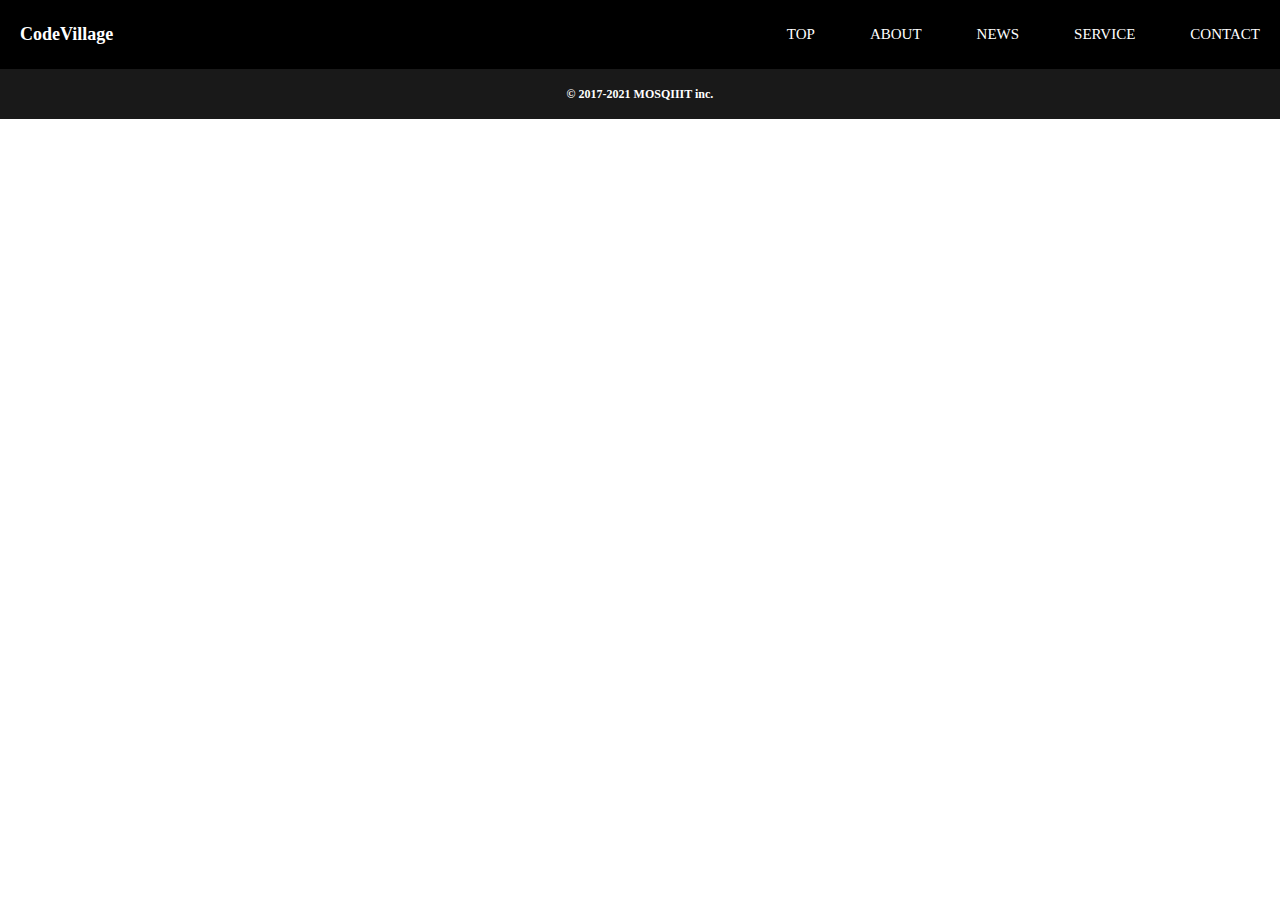
==== markup/html-css/index.html @ 9fbf9860 "step2 footer header 作成完了" ====
<!DOCTYPE html>
<html lang="ja">
<head>
    <meta charset="UTF-8">
    <meta name="viewport" content="width=device-width, initial-scale=1.0">
    <title>title</title>
    <link rel="stylesheet" href="CSS/style.css">
</head>
<body>
    <!-- header -->
    <header>
        <div class="header-logo">CodeVillage</div>
        <nav class="header-nav">
            <ul>
                <li>TOP</li>
                <li>ABOUT</li>
                <li>NEWS</li>
                <li>SERVICE</li>
                <li>CONTACT</li>
            </ul>
        </nav>
    </header>
    <main>
        <!-- first-v -->
<section id="first-v">

</section>
<!-- about -->
<section id="about">

</section>
<!-- news -->
<section id="news">
    
</section>
<!-- entry -->
<section id="entry">

</section>
<!-- contact -->
<section id="contact">

</section>
    </main>
    <!-- footer -->
    <footer>
<p class="company-info">© 2017-2021 MOSQIIIT inc.</p>
    </footer>
</body>
</html>
---- markup/html-css/CSS/style.css ----
/*全体のスタイル（CSSリセット用）*/
*{
    /* padding,borderが要素の中に入る */
    box-sizing:border-box;
}
ul{
    /* リストの・を消す */
    list-style: none;
    margin:0;
}

h1,h2,h3,h4,h5,h6,p,span,button{
    margin:0;
    padding:0;
    font-weight:normal;
}

a{
    color:inherit;
    /* 文字の下の線を消す */
    text-decoration:none;   
}

body{
    color:#555;
    margin:0;
    line-height:1.6;
}

header{
    display:flex;
    justify-content: space-between;
    padding:0 20px;
    color:#fff;
    background-color:black;
}

.header-logo{
    padding:20px 0;
    font-weight: bold;
    font-size: 18px;
}

.header-nav ul{
    display: flex;
    padding:22px 0;
}

.header-nav ul li{
    margin-left:55px;
    font-size: 15px;
} 

footer{
    background-color:#191919;
    height:50px;
}
.company-info{
    text-align:center;
    line-height:50px;
    font-weight: bold;
    font-size: 12px;
    color:#fff;
}
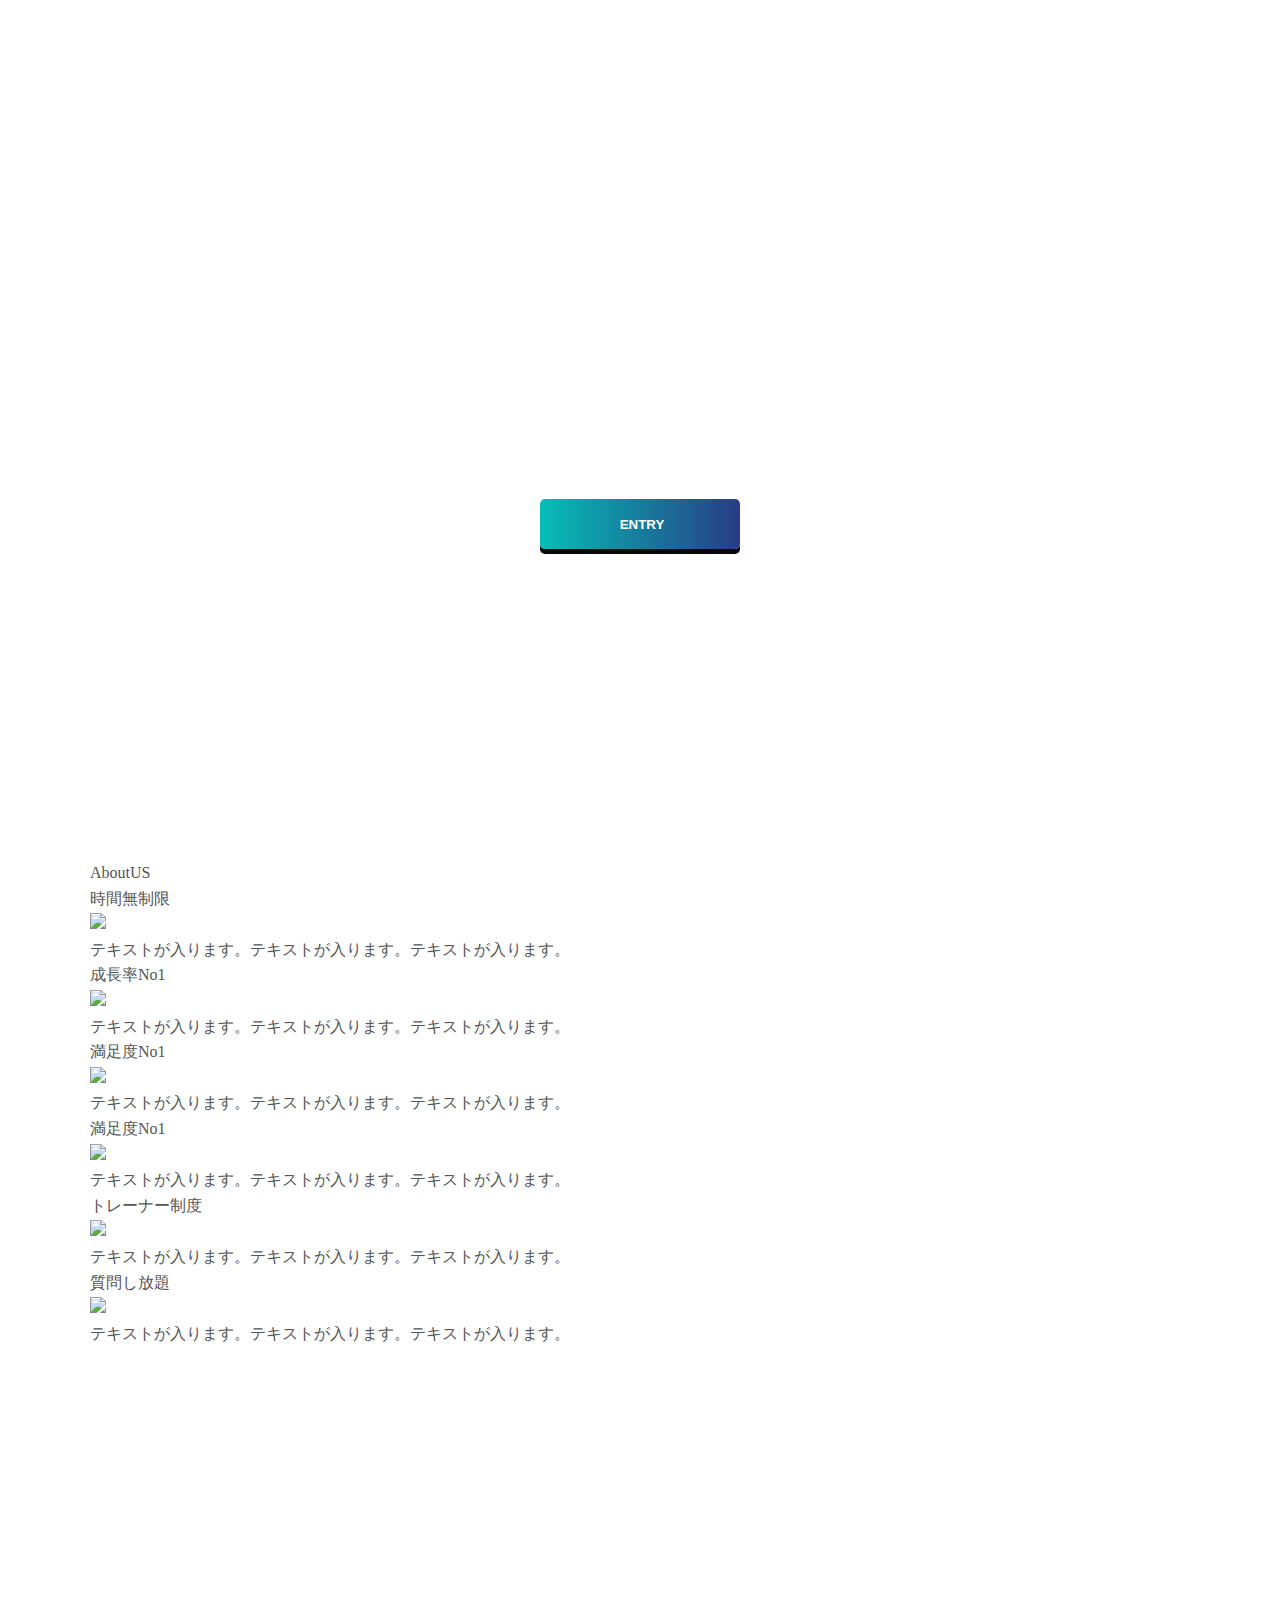
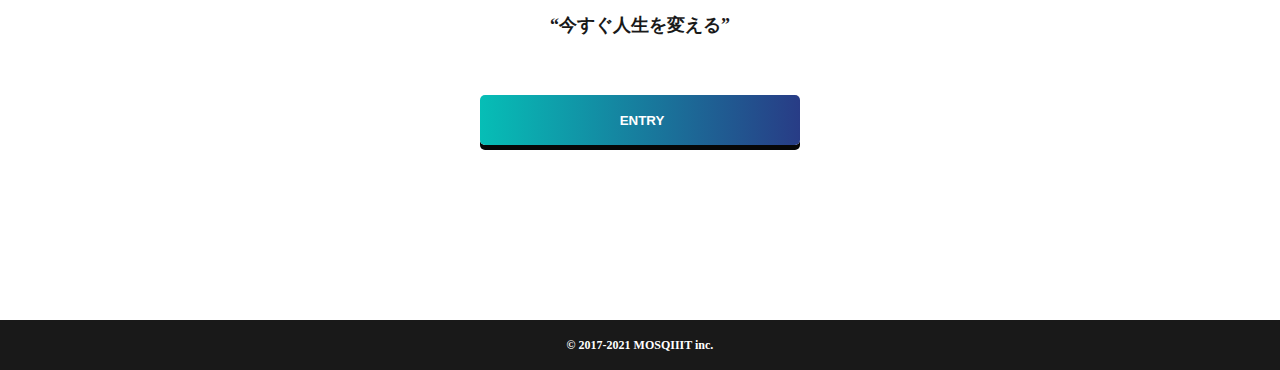
==== commit 4a2a5995: "about sectionまで" ====
--- a/markup/html-css/index.html
+++ b/markup/html-css/index.html
@@ -3,8 +3,9 @@
 <head>
     <meta charset="UTF-8">
     <meta name="viewport" content="width=device-width, initial-scale=1.0">
-    <title>title</title>
+    <title>title code</title>
     <link rel="stylesheet" href="CSS/style.css">
+    <script src="https://kit.fontawesome.com/04fff108c0.js" crossorigin="anonymous"></script>
 </head>
 <body>
     <!-- header -->
@@ -22,11 +23,64 @@
     </header>
     <main>
         <!-- first-v -->
-<section id="first-v">
-
+<section id="first-v"> 
+    <div class="first-v-wrap">
+<h2 class="first-v-title">A life-changing</h2>
+<button class="first-v-btn"><i class="fa-solid fa-door-open"></i>ENTRY</button>
+</div>
 </section>
 <!-- about -->
 <section id="about">
+    <div class="inner">
+        <div class="about-title">
+            <span class="title-b">About</span> US
+        </div>
+        <div class="about-wrap">
+            <div class="about-item">
+                <div class="about-item_title">時間無制限</div>
+                <div class="about-item_img">
+                    <img src="../html-css/img/icon1.png">
+                </div>
+                <p class="about_item_desc">テキストが入ります。テキストが入ります。テキストが入ります。</p>
+            </div>
+            <div class="about-item">
+                <div class="about-item_title">成長率No1</div>
+                <div class="about-item_img">
+                    <img src="../html-css/img/icon2.png">
+                </div>
+                <p class="about_item_desc">テキストが入ります。テキストが入ります。テキストが入ります。</p>
+            </div>
+            <div class="about-item">
+                <div class="about-item_title">満足度No1</div>
+                <div class="about-item_img">
+                    <img src="../html-css/img/icon3.png">
+                </div>
+                <p class="about_item_desc">テキストが入ります。テキストが入ります。テキストが入ります。</p>
+            </div>
+            <div class="about-item">
+                <div class="about-item_title">満足度No1</div>
+                <div class="about-item_img">
+                    <img src="../html-css/img/icon4.png">
+                </div>
+                <p class="about_item_desc">テキストが入ります。テキストが入ります。テキストが入ります。</p>
+            </div>
+            <div class="about-item">
+                <div class="about-item_title">トレーナー制度</div>
+                <div class="about-item_img">
+                    <img src="../html-css/img/icon5.png">
+                </div>
+                <p class="about_item_desc">テキストが入ります。テキストが入ります。テキストが入ります。</p>
+            </div>
+            <div class="about-item">
+                <div class="about-item_title">質問し放題</div>
+                <div class="about-item_img">
+                    <img src="../html-css/img/icon6.png">
+                </div>
+                <p class="about_item_desc">テキストが入ります。テキストが入ります。テキストが入ります。</p>
+            </div>
+            </div>
+        </div>
+    </div>
 
 </section>
 <!-- news -->
@@ -35,7 +89,10 @@
 </section>
 <!-- entry -->
 <section id="entry">
-
+    <div class="entry-wrap">
+        <h2 class="entry-title">“今すぐ人生を変える”</h2>
+        <button class="first-v-btn entry-btn"><i class="fa-solid fa-door-open"></i>ENTRY</button>
+        </div>
 </section>
 <!-- contact -->
 <section id="contact">
--- a/markup/html-css/CSS/style.css
+++ b/markup/html-css/CSS/style.css
@@ -27,12 +27,36 @@
     line-height:1.6;
 }
 
+/* 共通のスタイル */
+.inner{
+    width:1100px;
+    padding:90px 0;
+    margin:0 auto;
+}
+
+.about-title{
+    display:flex;
+}
+
+.about-title:before{
+
+}
+
+.about-title:after{
+
+}
+
+/* header */
+
 header{
+    width:100%;
     display:flex;
     justify-content: space-between;
     padding:0 20px;
     color:#fff;
-    background-color:black;
+    background-color:inherit;
+    position:absolute;
+    z-index:10;
 }
 
 .header-logo{
@@ -61,4 +85,71 @@
     font-weight: bold;
     font-size: 12px;
     color:#fff;
-}+}
+
+/* first-v */
+#first-v{
+    height:770px;
+    background-image:URL("../img/bg1.png");
+    background-size:cover;
+    color:#fff;
+    position:relative;
+}
+
+.first-v-wrap{
+    padding:285px 0 255px;
+    margin:0 auto;
+    width:250px;
+    text-align:center;
+}
+
+.first-v-title{
+    margin-bottom:150px;
+    font-weight:bold;
+    font-size:27px;
+}
+
+.first-v-title::after{
+    content:"";
+    width:100px;
+    border-top:1px solid#fff;
+    margin:20px auto 0;
+    display:block;
+}
+
+.first-v-btn{
+    width:200px;
+    height:50px;
+    text-align:center;
+    font-weight:bold;
+    border:none;
+    border-radius:5px;
+    background:linear-gradient(-90deg,#283C86,#06BEB6);
+    box-shadow:0 5px #070707;
+    color:#fff;
+}
+
+.fa-door-open{
+    margin-right:4px;
+}
+
+/*entry*/
+
+.entry-wrap{
+    padding:175px 0;
+    width:400px;
+    margin:0 auto;
+    text-align: center;
+}
+
+.entry-title{
+    margin-bottom:55px;
+    font-weight:bold;
+    font-size:18px;
+    color:#191919
+}
+
+.entry-btn{
+    width:320px;
+
+}
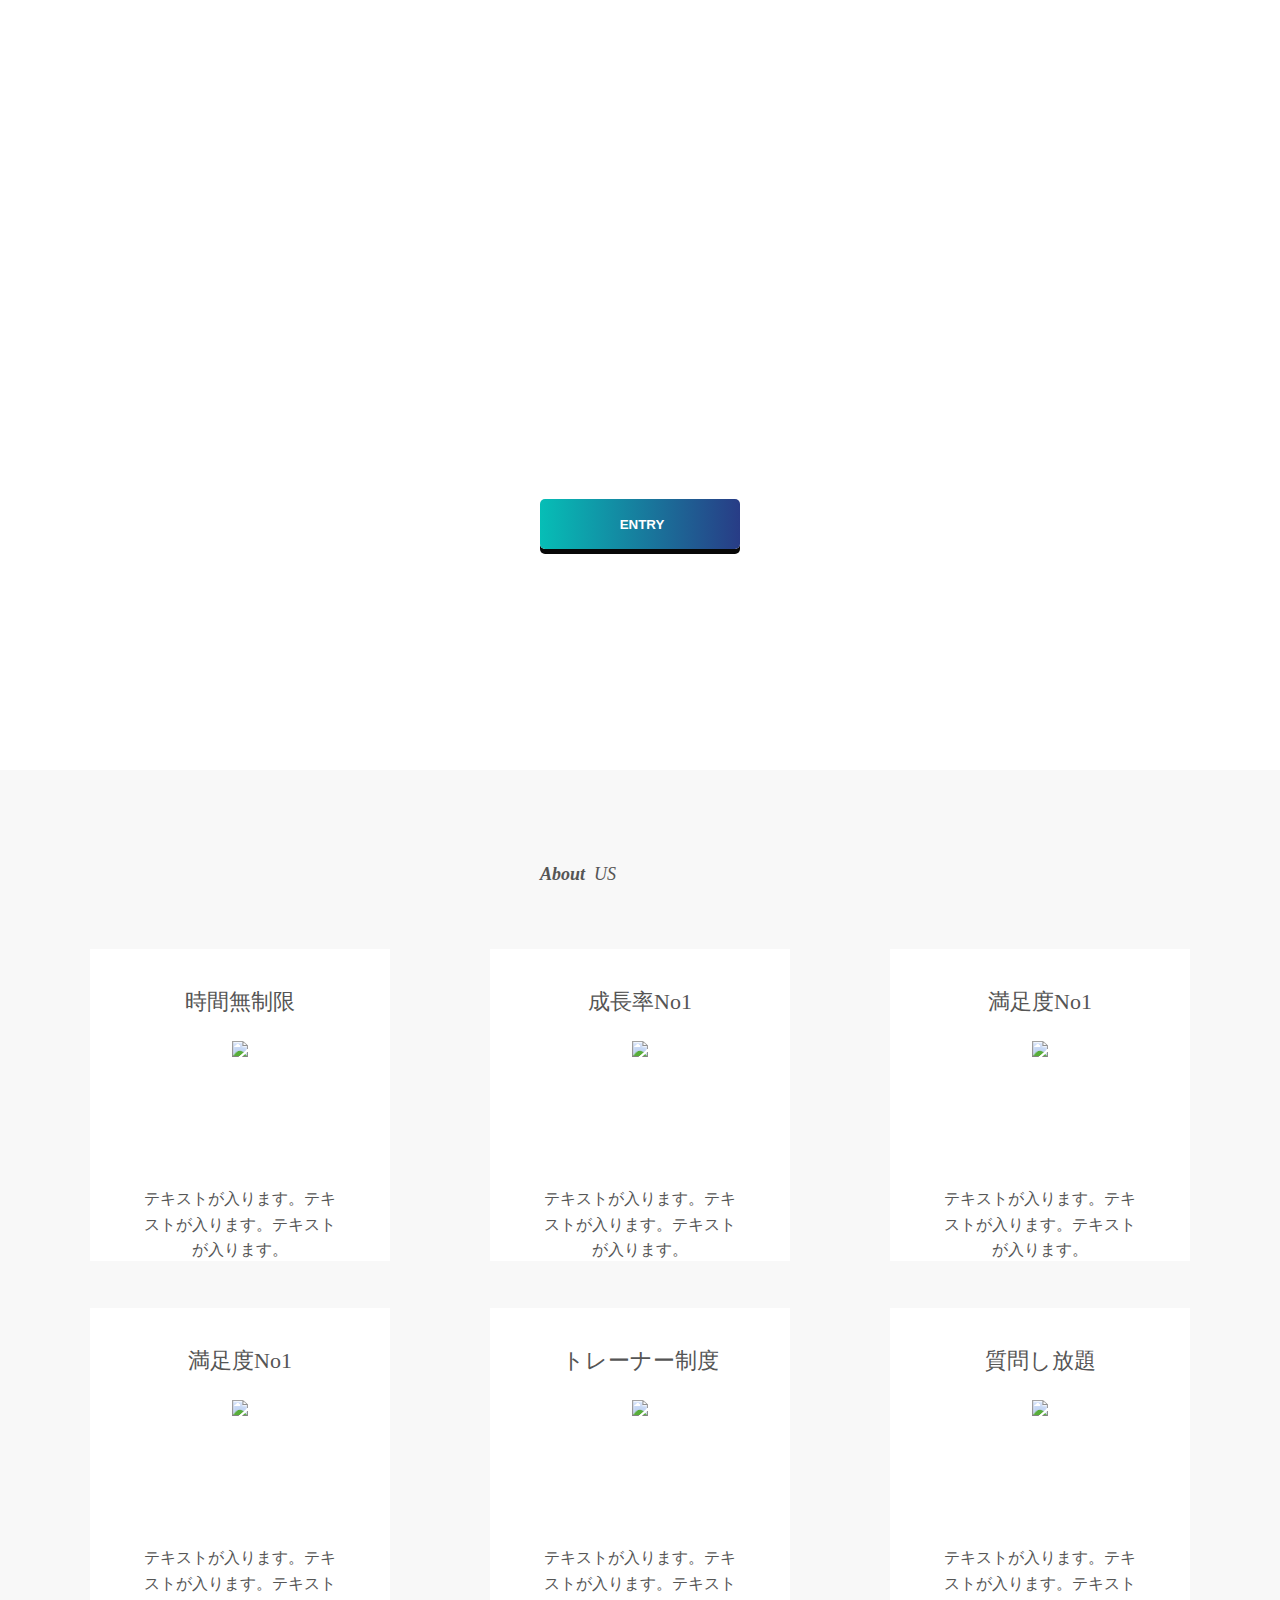
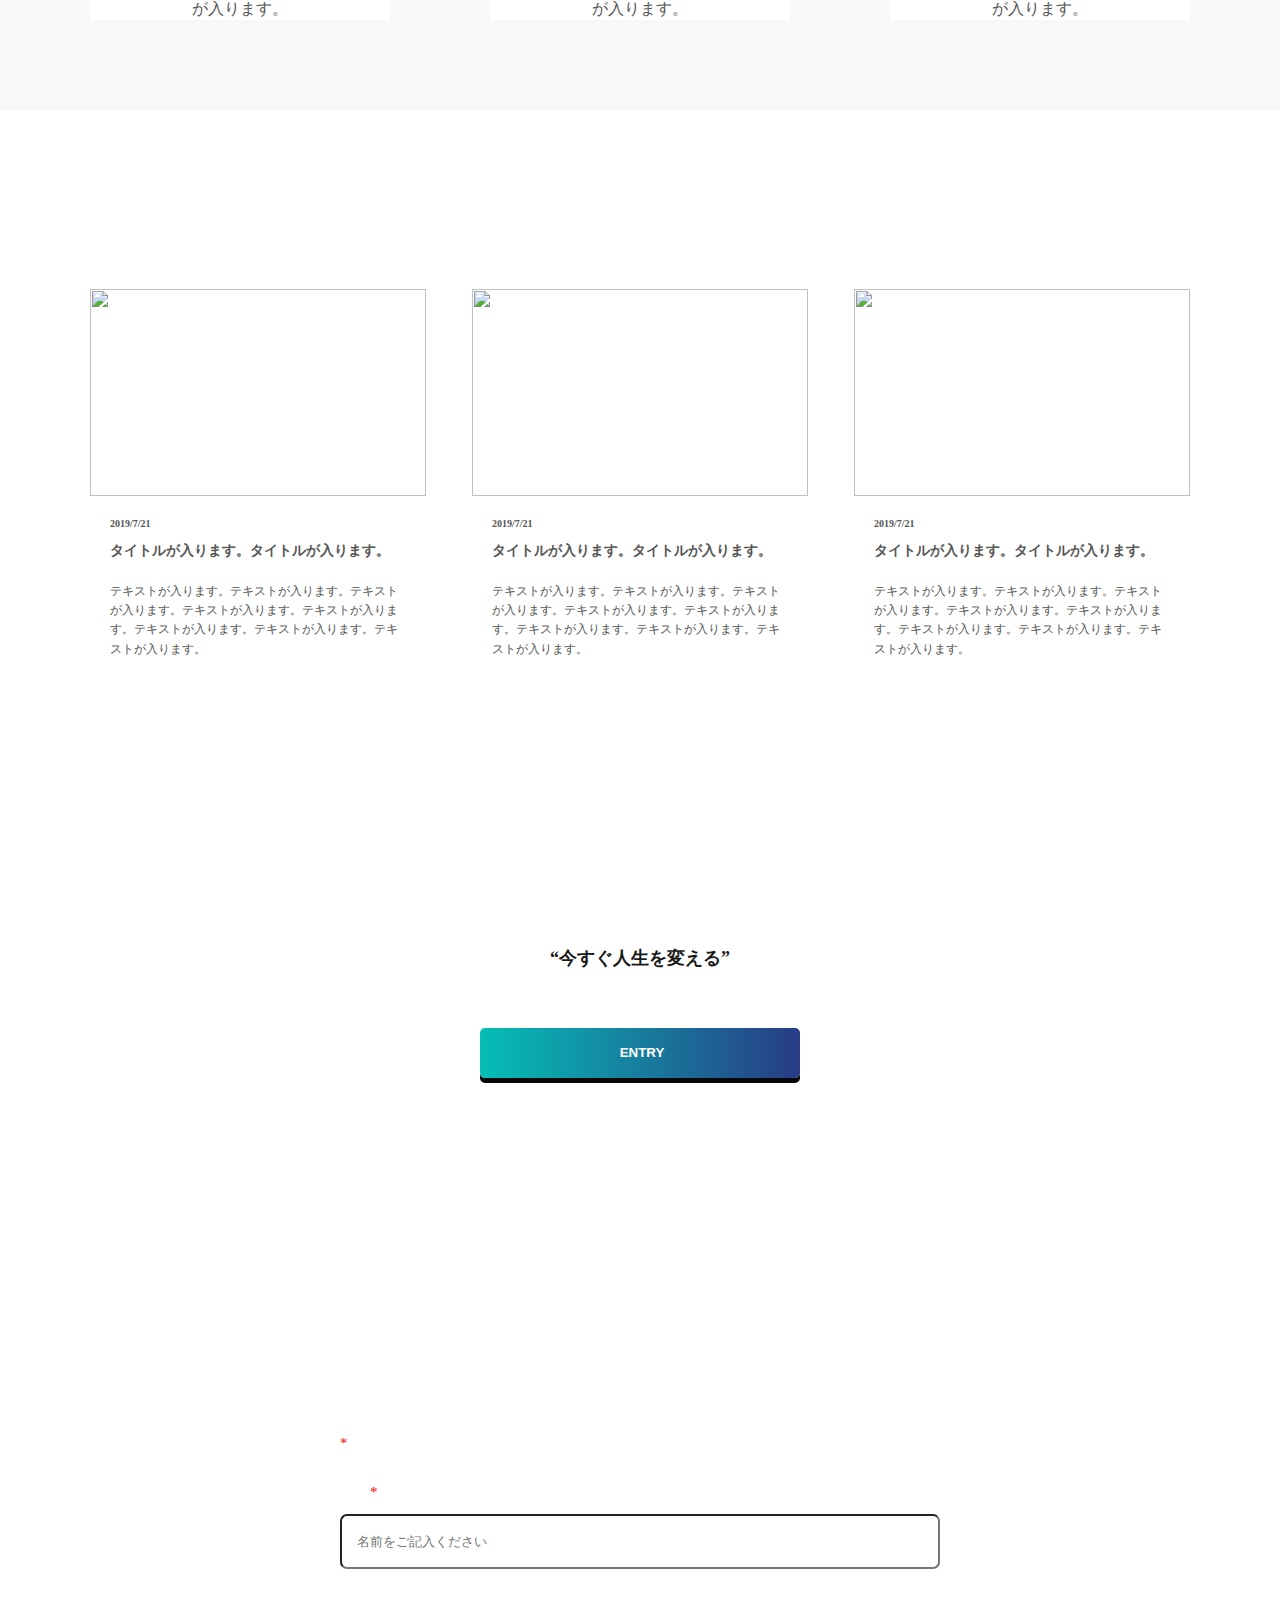
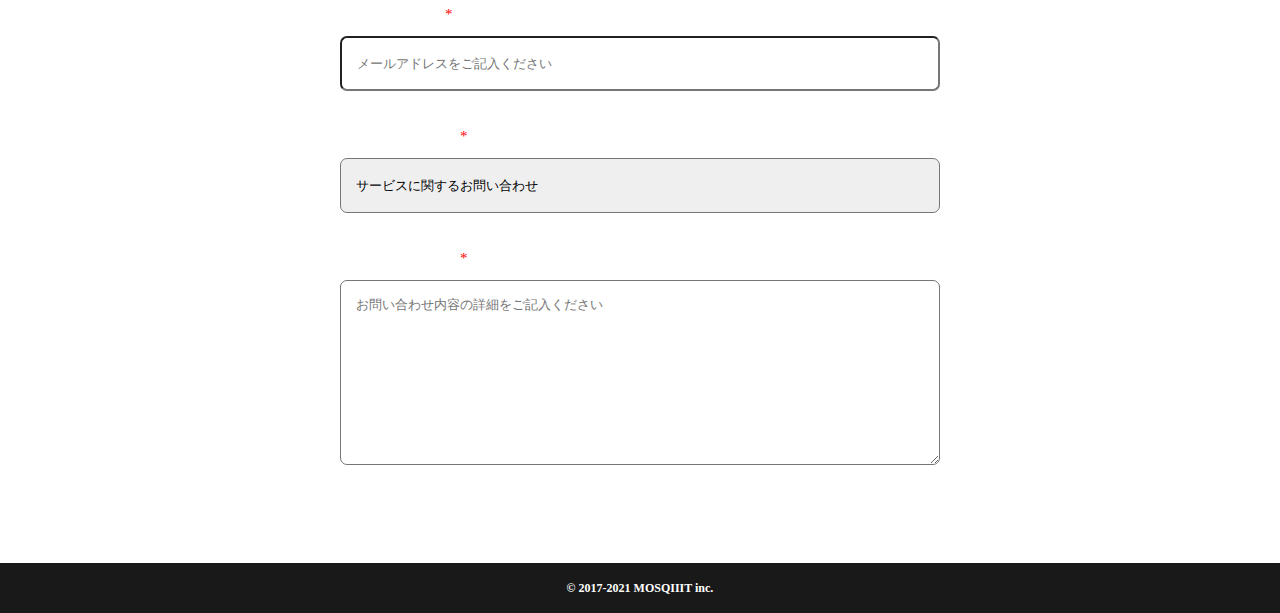
==== commit 8b9c6230: "html-css基礎講座" ====
--- a/markup/html-css/index.html
+++ b/markup/html-css/index.html
@@ -32,8 +32,8 @@
 <!-- about -->
 <section id="about">
     <div class="inner">
-        <div class="about-title">
-            <span class="title-b">About</span> US
+        <div class="title">
+            <span class="title-b">About &nbsp;</span> US
         </div>
         <div class="about-wrap">
             <div class="about-item">
@@ -85,7 +85,43 @@
 </section>
 <!-- news -->
 <section id="news">
-    
+    <div class="inner">
+        <div class="title white-title">
+            <span class="title-b">News &nbsp;</span> 
+        </div>
+        <div class="news-wrap">
+            <div class="news-item">
+                <div class="news-img">
+                    <img src="img/news1.jpg">
+                </div>
+                <div class="news-content">
+                    <p class="news-date">2019/7/21</p>
+                    <p class="news-title">タイトルが入ります。タイトルが入ります。</p>
+                    <p class="news-txt">テキストが入ります。テキストが入ります。テキストが入ります。テキストが入ります。テキストが入ります。テキストが入ります。テキストが入ります。テキストが入ります。</p>
+                </div>
+            </div>
+            <div class="news-item">
+                <div class="news-img">
+                    <img src="img/news2.jpg">
+                </div>
+                <div class="news-content">
+                    <p class="news-date">2019/7/21</p>
+                    <p class="news-title">タイトルが入ります。タイトルが入ります。</p>
+                    <p class="news-txt">テキストが入ります。テキストが入ります。テキストが入ります。テキストが入ります。テキストが入ります。テキストが入ります。テキストが入ります。テキストが入ります。</p>
+                </div>
+            </div>
+            <div class="news-item">
+                <div class="news-img">
+                    <img src="img/news3.jpg">
+                </div>
+                <div class="news-content">
+                    <p class="news-date">2019/7/21</p>
+                    <p class="news-title">タイトルが入ります。タイトルが入ります。</p>
+                    <p class="news-txt">テキストが入ります。テキストが入ります。テキストが入ります。テキストが入ります。テキストが入ります。テキストが入ります。テキストが入ります。テキストが入ります。</p>
+                </div>
+            </div>
+        </div>
+    </div>
 </section>
 <!-- entry -->
 <section id="entry">
@@ -96,7 +132,34 @@
 </section>
 <!-- contact -->
 <section id="contact">
-
+    <div class="inner">
+        <h2 class="title">
+            <span class="title-b">Contact</span>
+        </h2>
+        <div class="contact-wrap">
+            <p class="contact-caution"><span class="red caution-red">* </span>が付いたフィールドは必須項目です。</p>
+            <div class="contact-box">
+                <p class="contact-text">名前<span class="red">* </span></p>
+                <input name="context-name" placeholder="名前をご記入ください">
+            </div>
+            <div class="contact-box">
+                <p class="contact-text">メールアドレス<span class="red">* </span></p>
+                <input name="context-mail" placeholder="メールアドレスをご記入ください">
+            </div>
+            <div class="contact-box">
+                <p class="contact-text">お問い合わせ内容<span class="red">* </span></p>
+                <select name="contact-select">
+                    <option value="service">サービスに関するお問い合わせ</option>
+                    <option value="recruit">採用に関するお問い合わせ</option>
+                    <option value="other">その他のお問い合わせ</option>
+                </select>
+            </div>
+            <div class="contact-box">
+                <p class="contact-text">お問い合わせ詳細<span class="red">* </span></p>
+                <textarea name="context-text" placeholder="お問い合わせ内容の詳細をご記入ください" ></textarea>
+            </div>
+        </div>
+    </div>    
 </section>
     </main>
     <!-- footer -->
--- a/markup/html-css/CSS/style.css
+++ b/markup/html-css/CSS/style.css
@@ -34,18 +34,18 @@
     margin:0 auto;
 }
 
-.about-title{
+.title{
     display:flex;
-}
-
-.about-title:before{
-
-}
-
-.about-title:after{
-
-}
-
+    width:200px;
+    align-items:center;
+    font-size:18px;
+    font-style: italic;
+    margin:0 auto;
+}
+
+.title-b{
+    font-weight:bold;
+}
 /* header */
 
 header{
@@ -133,6 +133,133 @@
     margin-right:4px;
 }
 
+/* about */
+
+#about{
+    background-color:#F8F8F8;
+}
+
+.about-title:before{
+    content:"";
+    width:30px;
+    margin-right:20px;
+    border-top:1px solid #191919
+}
+
+.about-title:after{
+    content:"";
+    width:30px;
+    margin-left:20px;
+    border-top:1px solid #191919
+}
+.about-wrap{
+    margin-top:60px;
+    display:flex;
+    flex-wrap:wrap;
+}
+
+.about-item{
+    background-color:#fff;
+    width:300px;
+    height:312px;
+    padding:35px 50px 50px;
+    text-align: center;
+    margin-right:100px;
+}
+
+.about-item:nth-child(3),.about-item:nth-child(6){
+    margin-right:0;
+}
+
+.about-item:nth-child(n+4):nth-child(-n+6){
+    margin-top: 47px;
+}
+
+.about-item_title{
+    font-size:22px;
+}
+
+.about-item_img{
+    margin:20px auto 25px;
+    width:122px;
+    height:122px;
+}
+
+.about-item_img_img{
+    width:100%;
+}
+
+.about-item_imgdesc{
+    font-size:13px;
+}
+
+/* news */
+
+#news{
+    background-image:url(../img/bg2.png);
+    background-size: cover;
+}
+
+.news-wrap{
+    display:flex;
+    justify-content: space-between;
+}
+
+.white-title{
+    color:#fff;
+    width:150px;
+}
+
+.white-title:before{
+    content:"";
+    width:30px;
+    margin-right:20px;
+    border-top:1px solid #fff
+}
+
+.white-title:after{
+    content:"";
+    width:30px;
+    margin-left:20px;
+    border-top:1px solid #fff
+}
+
+
+.news-item{
+    width:336px;
+    margin-top:60px;
+}
+
+.news-img{
+    width:100%;
+    height:207px;
+}
+
+.news-img img{
+    width:100%;
+    height:100%;
+}
+
+.news-content{
+    padding:20px;
+    background-color:#fff;
+}
+
+.news-date{
+    font-size: 10px;
+    font-weight:bold;
+}
+
+.news-title{
+    padding:8px 0 20px;
+    font-size:14px;
+    font-weight:bold;
+}
+
+.news-txt{
+    font-size:12px;
+}
+
 /*entry*/
 
 .entry-wrap{
@@ -153,3 +280,81 @@
     width:320px;
 
 }
+
+/* contact */
+
+#contact{
+    background-image:url(../img/bg3.png);
+    background-size: cover;
+    color:#fff;
+}
+
+#contact .title::before, #contact .title::after{
+    border-color:#fff;
+}
+
+.contact-wrap{
+    width:600px;
+    margin:0 auto;
+}
+
+input,select,textarea{
+    width:100%;
+    border-radius: 7px;
+    padding:15px;
+}
+
+input,select{
+    height:55px;
+}
+
+textarea{
+    height:185px;
+}
+
+select{
+    appearance: none;
+}
+
+
+.contact-box:nth-of-type(3){
+    position: relative;
+}
+
+.contact-box:nth-of-type(3)::after{
+    position: absolute;
+    background-image:url(../img/arrow.png) ;
+    background-size: 100%;
+    display: block;
+    content:"";
+    width:15px;
+    height:15px;
+    top:60%;
+    right: 20px;
+}
+
+.contact-caution{
+    margin:60px 0 25px;
+    font-size: 15px;
+    font-weight: lighter;
+}
+.contact-box{
+    margin-bottom:33px;
+}
+
+.contact-box:nth-of-type(4){
+    margin-bottom: 0px;
+}
+
+.contact-text{
+    margin-bottom:10px ;
+    font-size: 15px;
+}
+.red{
+    color:red;
+}
+
+.caution-red{
+    margin-left: 0;
+    margin-right: 8px;
+}